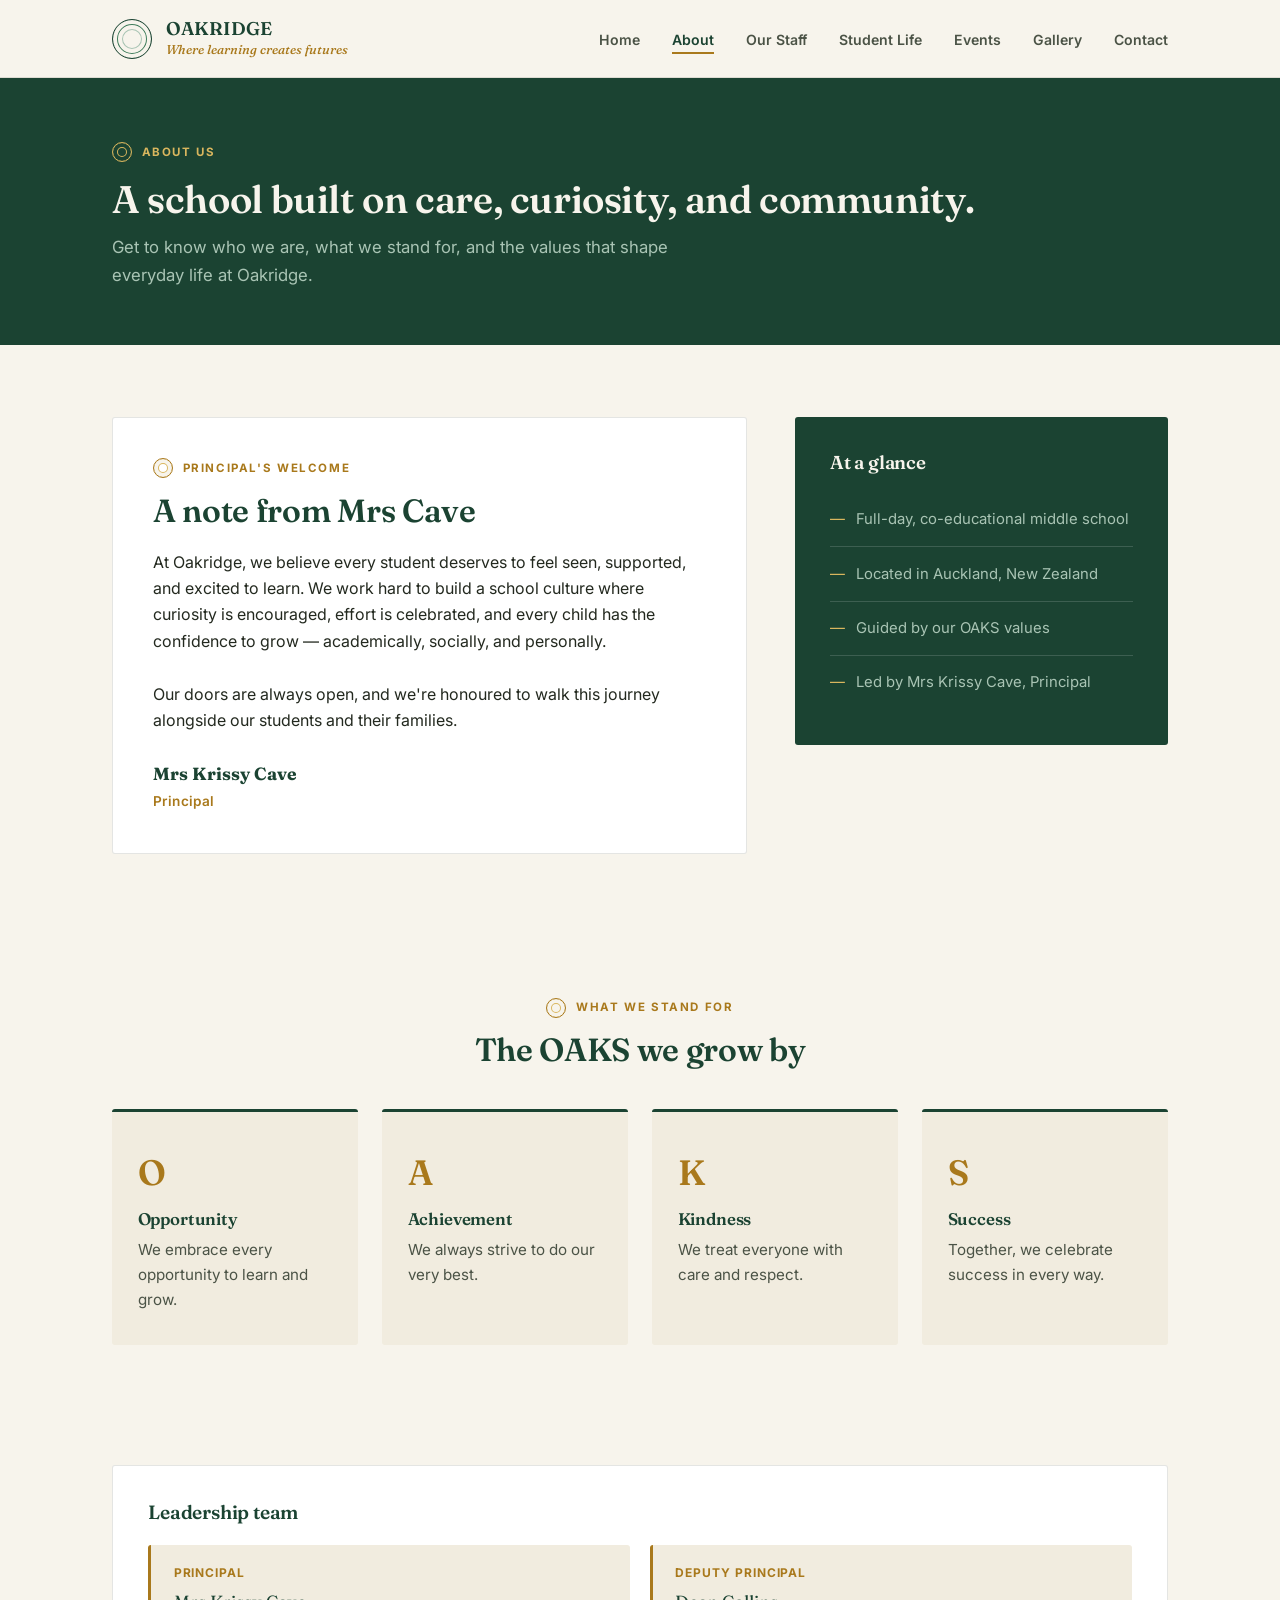
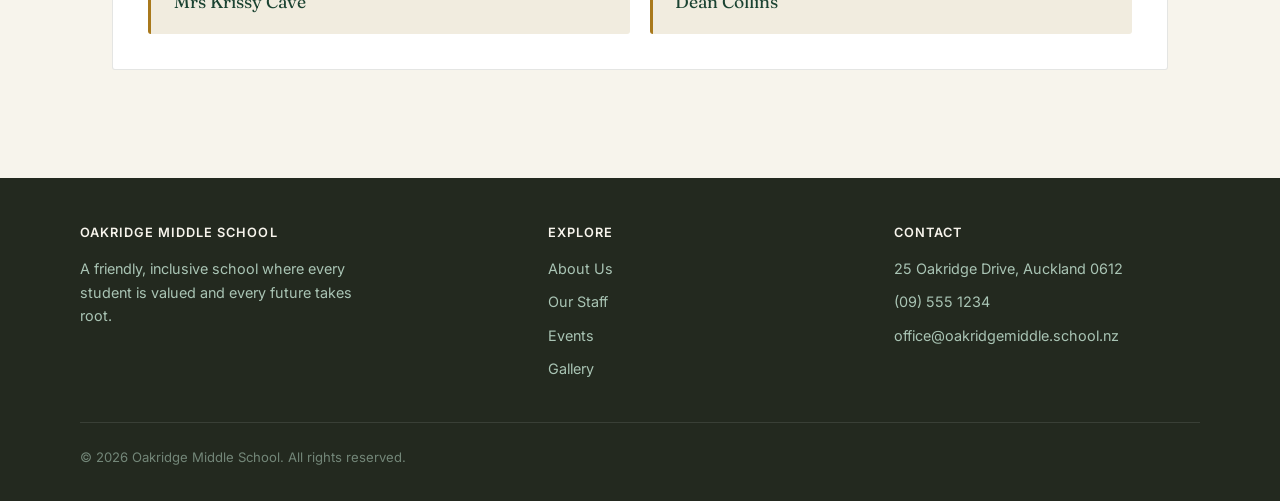
==== about.html @ c1a7bf42 "Add files via upload" ====
<!DOCTYPE html>
<html lang="en">
<head>
<meta charset="UTF-8">
<meta name="viewport" content="width=device-width, initial-scale=1.0">
<title>About Us | Oakridge Middle School</title>
<link rel="stylesheet" href="styles.css">
</head>
<body>

<header>
  <div class="header-inner">
    <a href="index.html" class="brand">
      <span class="brand-mark"></span>
      <span class="brand-text">
        <h1>OAKRIDGE</h1>
        <p>Where learning creates futures</p>
      </span>
    </a>
    <button class="nav-toggle" aria-label="Toggle menu">☰</button>
    <nav>
      <ul>
        <li><a href="index.html">Home</a></li>
        <li><a href="about.html" class="active">About</a></li>
        <li><a href="staff.html">Our Staff</a></li>
        <li><a href="student-life.html">Student Life</a></li>
        <li><a href="events.html">Events</a></li>
        <li><a href="gallery.html">Gallery</a></li>
        <li><a href="contact.html">Contact</a></li>
      </ul>
    </nav>
  </div>
</header>

<div class="page-header">
  <div class="wrap">
    <div class="ring-mark">About us</div>
    <h2>A school built on care, curiosity, and community.</h2>
    <p>Get to know who we are, what we stand for, and the values that shape everyday life at Oakridge.</p>
  </div>
</div>

<div class="wrap">

  <section class="two-col">
    <div class="panel">
      <div class="ring-mark">Principal's welcome</div>
      <h2 class="section-title" style="margin-bottom: 1.2rem;">A note from Mrs Cave</h2>
      <p>At Oakridge, we believe every student deserves to feel seen, supported, and excited to learn. We work hard to build a school culture where curiosity is encouraged, effort is celebrated, and every child has the confidence to grow — academically, socially, and personally.</p>
      <br>
      <p>Our doors are always open, and we're honoured to walk this journey alongside our students and their families.</p>
      <div class="signature-line">
        <strong>Mrs Krissy Cave</strong>
        <span>Principal</span>
      </div>
    </div>

    <div class="panel-dark">
      <h3>At a glance</h3>
      <ul class="news-list">
        <li><span class="dot">—</span> Full-day, co-educational middle school</li>
        <li><span class="dot">—</span> Located in Auckland, New Zealand</li>
        <li><span class="dot">—</span> Guided by our OAKS values</li>
        <li><span class="dot">—</span> Led by Mrs Krissy Cave, Principal</li>
      </ul>
    </div>
  </section>

  <section>
    <div class="section-head center">
      <div class="ring-mark" style="justify-content:center;">What we stand for</div>
      <h2 class="section-title">The OAKS we grow by</h2>
    </div>
    <div class="values-grid">
      <div class="value-card">
        <span class="value-letter">O</span>
        <h3>Opportunity</h3>
        <p>We embrace every opportunity to learn and grow.</p>
      </div>
      <div class="value-card">
        <span class="value-letter">A</span>
        <h3>Achievement</h3>
        <p>We always strive to do our very best.</p>
      </div>
      <div class="value-card">
        <span class="value-letter">K</span>
        <h3>Kindness</h3>
        <p>We treat everyone with care and respect.</p>
      </div>
      <div class="value-card">
        <span class="value-letter">S</span>
        <h3>Success</h3>
        <p>Together, we celebrate success in every way.</p>
      </div>
    </div>
  </section>

  <section class="tight">
    <div class="card-block">
      <h3>Leadership team</h3>
      <div class="leadership-grid">
        <div class="leader-item">
          <div class="role">Principal</div>
          <div class="name">Mrs Krissy Cave</div>
        </div>
        <div class="leader-item">
          <div class="role">Deputy Principal</div>
          <div class="name">Dean Collins</div>
        </div>
      </div>
    </div>
  </section>

</div>

<footer>
  <div class="footer-inner">
    <div>
      <h4>Oakridge Middle School</h4>
      <p style="color: var(--sage); font-size: 0.9rem; max-width: 280px;">A friendly, inclusive school where every student is valued and every future takes root.</p>
    </div>
    <div>
      <h4>Explore</h4>
      <ul>
        <li><a href="about.html">About Us</a></li>
        <li><a href="staff.html">Our Staff</a></li>
        <li><a href="events.html">Events</a></li>
        <li><a href="gallery.html">Gallery</a></li>
      </ul>
    </div>
    <div>
      <h4>Contact</h4>
      <ul>
        <li>25 Oakridge Drive, Auckland 0612</li>
        <li>(09) 555 1234</li>
        <li><a href="mailto:office@oakridgemiddle.school.nz">office@oakridgemiddle.school.nz</a></li>
      </ul>
    </div>
  </div>
  <div class="footer-bottom">
    <span>&copy; 2026 Oakridge Middle School. All rights reserved.</span>
  </div>
</footer>

<script src="script.js"></script>
</body>
</html>
---- styles.css ----
/* ==========================================================================
   Oakridge Middle School — Design System
   Identity: growth rings / oak canopy — deep pine greens, ivory paper,
   muted goldenrod accent. Fraunces for display, Inter for body/UI.
   ========================================================================== */

@import url('https://fonts.googleapis.com/css2?family=Fraunces:ital,opsz,wght@0,9..144,500;0,9..144,600;0,9..144,700;1,9..144,500&family=Inter:wght@400;500;600;700&display=swap');

:root {
  --forest-deep: #1B4332;
  --forest: #2D6A4F;
  --forest-soft: #3E7C5A;
  --sage: #A9C4B4;
  --paper: #F7F4EC;
  --paper-warm: #F1ECDF;
  --ink: #23291F;
  --ink-soft: #4B5346;
  --gold: #A9791C;
  --gold-light: #D9B65E;
  --bark: #6B4E3D;
  --line: rgba(35, 41, 31, 0.12);
  --radius: 3px;
  --max: 1120px;
}

* { margin: 0; padding: 0; box-sizing: border-box; }

html { scroll-behavior: smooth; }

body {
  font-family: 'Inter', sans-serif;
  background-color: var(--paper);
  color: var(--ink);
  line-height: 1.65;
  font-size: 16px;
  -webkit-font-smoothing: antialiased;
}

img { max-width: 100%; display: block; }

a { color: inherit; }

h1, h2, h3, h4 {
  font-family: 'Fraunces', serif;
  font-weight: 600;
  color: var(--forest-deep);
  line-height: 1.15;
  letter-spacing: -0.01em;
}

.wrap {
  max-width: var(--max);
  margin: 0 auto;
  padding: 0 2rem;
}

/* --- Eyebrow / ring marker: the signature device ------------------------ */
.ring-mark {
  display: inline-flex;
  align-items: center;
  gap: 0.6rem;
  font-family: 'Inter', sans-serif;
  font-size: 0.72rem;
  font-weight: 700;
  letter-spacing: 0.14em;
  text-transform: uppercase;
  color: var(--gold);
  margin-bottom: 0.9rem;
}

.ring-mark::before {
  content: '';
  width: 18px;
  height: 18px;
  border-radius: 50%;
  border: 1.5px solid var(--gold);
  box-shadow: inset 0 0 0 4px var(--paper), inset 0 0 0 5px var(--gold-light);
  flex-shrink: 0;
}

/* --- Header / Nav --------------------------------------------------------- */
header {
  background-color: var(--paper);
  border-bottom: 1px solid var(--line);
  position: sticky;
  top: 0;
  z-index: 1000;
}

.header-inner {
  max-width: var(--max);
  margin: 0 auto;
  padding: 1.1rem 2rem;
  display: flex;
  justify-content: space-between;
  align-items: center;
}

.brand {
  display: flex;
  align-items: center;
  gap: 0.85rem;
  text-decoration: none;
}

.brand-mark {
  width: 40px;
  height: 40px;
  border-radius: 50%;
  border: 1.5px solid var(--forest-deep);
  box-shadow: inset 0 0 0 4px var(--paper), inset 0 0 0 5px var(--forest-soft), inset 0 0 0 9px var(--paper), inset 0 0 0 10px var(--sage);
  flex-shrink: 0;
}

.brand-text h1 {
  font-size: 1.15rem;
  letter-spacing: 0.01em;
  color: var(--forest-deep);
}

.brand-text p {
  font-family: 'Fraunces', serif;
  font-style: italic;
  font-size: 0.8rem;
  color: var(--gold);
  font-weight: 500;
}

nav ul {
  display: flex;
  list-style: none;
  gap: 2rem;
}

nav a {
  text-decoration: none;
  font-size: 0.88rem;
  font-weight: 600;
  color: var(--ink-soft);
  padding-bottom: 0.3rem;
  border-bottom: 2px solid transparent;
  transition: color 0.25s, border-color 0.25s;
}

nav a:hover, nav a.active {
  color: var(--forest-deep);
  border-bottom-color: var(--gold);
}

.nav-toggle {
  display: none;
  background: none;
  border: none;
  font-size: 1.5rem;
  color: var(--forest-deep);
  cursor: pointer;
}

@media (max-width: 860px) {
  .nav-toggle { display: block; }
  nav {
    display: none;
    width: 100%;
  }
  nav.open { display: block; }
  .header-inner { flex-wrap: wrap; }
  nav ul {
    flex-direction: column;
    gap: 0;
    width: 100%;
    padding-top: 1rem;
  }
  nav a {
    display: block;
    padding: 0.85rem 0;
    border-bottom: 1px solid var(--line);
  }
}

/* --- Buttons --------------------------------------------------------------- */
.btn {
  font-family: 'Inter', sans-serif;
  display: inline-flex;
  align-items: center;
  gap: 0.5rem;
  background-color: var(--forest-deep);
  color: var(--paper);
  padding: 0.85rem 1.7rem;
  border: none;
  border-radius: var(--radius);
  text-decoration: none;
  font-weight: 600;
  font-size: 0.92rem;
  cursor: pointer;
  transition: background 0.25s, transform 0.25s;
}

.btn:hover { background-color: var(--forest); }

.btn-outline {
  background: transparent;
  color: var(--forest-deep);
  border: 1.5px solid var(--forest-deep);
}

.btn-outline:hover { background: var(--forest-deep); color: var(--paper); }

/* --- Page header (non-home hero banner) ------------------------------------ */
.page-header {
  background: var(--forest-deep);
  padding: 4rem 2rem 3.5rem;
  color: var(--paper);
}

.page-header .wrap { text-align: left; }

.page-header .ring-mark { color: var(--gold-light); }
.page-header .ring-mark::before {
  border-color: var(--gold-light);
  box-shadow: inset 0 0 0 4px var(--forest-deep), inset 0 0 0 5px var(--gold-light);
}

.page-header h2 {
  color: var(--paper);
  font-size: 2.4rem;
}

.page-header p {
  color: var(--sage);
  max-width: 620px;
  margin-top: 0.8rem;
  font-size: 1.05rem;
}

/* --- Home hero --------------------------------------------------------- */
.hero {
  background: var(--forest-deep);
  color: var(--paper);
  padding: 5rem 2rem 6rem;
  position: relative;
  overflow: hidden;
}

.hero::after {
  content: '';
  position: absolute;
  right: -120px;
  top: 50%;
  transform: translateY(-50%);
  width: 420px;
  height: 420px;
  border-radius: 50%;
  border: 1px solid rgba(217, 182, 94, 0.25);
  box-shadow: inset 0 0 0 40px rgba(217,182,94,0.03), inset 0 0 0 41px rgba(217,182,94,0.12),
              inset 0 0 0 90px rgba(217,182,94,0.02), inset 0 0 0 91px rgba(217,182,94,0.1),
              inset 0 0 0 150px rgba(217,182,94,0.015), inset 0 0 0 151px rgba(217,182,94,0.08);
  pointer-events: none;
}

.hero-inner {
  max-width: var(--max);
  margin: 0 auto;
  padding: 0 2rem;
  display: grid;
  grid-template-columns: 1.1fr 0.9fr;
  gap: 3rem;
  align-items: center;
  position: relative;
}

.hero h2 {
  font-size: 3rem;
  color: var(--paper);
  margin-bottom: 1.1rem;
}

.hero h2 em {
  font-style: italic;
  color: var(--gold-light);
}

.hero p {
  color: var(--sage);
  font-size: 1.1rem;
  max-width: 480px;
  margin-bottom: 2rem;
}

.hero-actions { display: flex; gap: 1rem; flex-wrap: wrap; }

.hero-figure {
  aspect-ratio: 4/5;
  border-radius: var(--radius);
  overflow: hidden;
  border: 1px solid rgba(217,182,94,0.3);
}

.hero-figure img { width: 100%; height: 100%; object-fit: cover; }

@media (max-width: 860px) {
  .hero-inner { grid-template-columns: 1fr; }
  .hero h2 { font-size: 2.2rem; }
  .hero-figure { order: -1; max-width: 320px; }
}

/* --- Sections --------------------------------------------------------------- */
section { padding: 4.5rem 0; }
section.tight { padding: 3rem 0; }

.section-head { max-width: 620px; margin-bottom: 2.5rem; }
.section-head.center { max-width: 620px; margin-left: auto; margin-right: auto; text-align: center; }

h2.section-title { font-size: 2rem; }

hr.rule {
  border: none;
  border-top: 1px solid var(--line);
}

/* --- OAKS Values ------------------------------------------------------- */
.values-grid {
  display: grid;
  grid-template-columns: repeat(4, 1fr);
  gap: 1.5rem;
}

@media (max-width: 900px) { .values-grid { grid-template-columns: repeat(2, 1fr); } }
@media (max-width: 560px) { .values-grid { grid-template-columns: 1fr; } }

.value-card {
  background-color: var(--paper-warm);
  padding: 2rem 1.6rem;
  border-radius: var(--radius);
  border-top: 3px solid var(--forest-deep);
}

.value-letter {
  font-family: 'Fraunces', serif;
  font-size: 2.2rem;
  color: var(--gold);
  font-weight: 600;
  display: block;
  margin-bottom: 0.5rem;
}

.value-card h3 { font-size: 1.05rem; margin-bottom: 0.5rem; }
.value-card p { color: var(--ink-soft); font-size: 0.95rem; }

/* --- Two column ---------------------------------------------------------- */
.two-col {
  display: grid;
  grid-template-columns: 1.7fr 1fr;
  gap: 3rem;
  align-items: start;
}

@media (max-width: 860px) { .two-col { grid-template-columns: 1fr; } }

.panel {
  background: #FFFFFF;
  padding: 2.5rem;
  border-radius: var(--radius);
  border: 1px solid var(--line);
}

.panel-dark {
  background: var(--forest-deep);
  color: var(--paper);
  padding: 2.2rem;
  border-radius: var(--radius);
}

.panel-dark h3 { color: var(--paper); margin-bottom: 1.2rem; }

.news-list { list-style: none; }
.news-list li {
  padding: 0.9rem 0;
  border-bottom: 1px solid rgba(255,255,255,0.15);
  font-size: 0.93rem;
  color: var(--sage);
  display: flex;
  gap: 0.7rem;
}
.news-list li:last-child { border-bottom: none; }
.news-list li .dot {
  color: var(--gold-light);
  flex-shrink: 0;
}

.signature-line { margin-top: 1.6rem; }
.signature-line strong { font-family: 'Fraunces', serif; font-size: 1.1rem; color: var(--forest-deep); }
.signature-line span { display: block; color: var(--gold); font-size: 0.85rem; font-weight: 600; letter-spacing: 0.03em; margin-top: 0.15rem; }

/* --- Staff cards & tables ------------------------------------------------- */
.card-block {
  background: #FFFFFF;
  border: 1px solid var(--line);
  border-radius: var(--radius);
  padding: 2.2rem;
  margin-bottom: 1.75rem;
}

.card-block h3 { margin-bottom: 1.4rem; font-size: 1.2rem; }

.leadership-grid {
  display: grid;
  grid-template-columns: repeat(auto-fit, minmax(220px, 1fr));
  gap: 1.2rem;
}

.leader-item {
  padding: 1.1rem 1.4rem;
  border-left: 3px solid var(--gold);
  background: var(--paper-warm);
  border-radius: var(--radius);
}

.leader-item .role {
  font-size: 0.75rem;
  font-weight: 700;
  letter-spacing: 0.08em;
  text-transform: uppercase;
  color: var(--gold);
}

.leader-item .name {
  font-family: 'Fraunces', serif;
  font-size: 1.1rem;
  color: var(--forest-deep);
  margin-top: 0.3rem;
}

table.school-table {
  width: 100%;
  border-collapse: collapse;
}

.school-table th, .school-table td {
  padding: 0.85rem 1rem;
  text-align: left;
  border-bottom: 1px solid var(--line);
  font-size: 0.94rem;
}

.school-table th {
  font-family: 'Inter', sans-serif;
  font-size: 0.72rem;
  letter-spacing: 0.09em;
  text-transform: uppercase;
  color: var(--gold);
  font-weight: 700;
  border-bottom: 2px solid var(--forest-deep);
}

.specialist-grid {
  display: grid;
  grid-template-columns: repeat(auto-fit, minmax(170px, 1fr));
  gap: 1rem;
}

.spec-card {
  background: var(--paper-warm);
  padding: 1.3rem;
  border-radius: var(--radius);
  text-align: left;
  border-bottom: 3px solid var(--sage);
}

.spec-card .subject {
  font-size: 0.72rem;
  font-weight: 700;
  letter-spacing: 0.08em;
  text-transform: uppercase;
  color: var(--gold);
  margin-bottom: 0.35rem;
}

.spec-card .teacher {
  font-family: 'Fraunces', serif;
  color: var(--forest-deep);
  font-size: 1.05rem;
}

/* --- Events timeline ------------------------------------------------------- */
.event-list { display: flex; flex-direction: column; }

.event-item {
  display: grid;
  grid-template-columns: 140px 1px 1fr;
  gap: 1.6rem;
  padding: 1.6rem 0;
  border-bottom: 1px solid var(--line);
  align-items: center;
}

.event-item:first-child { padding-top: 0; }

.event-date {
  font-family: 'Fraunces', serif;
  font-weight: 600;
  color: var(--forest-deep);
  font-size: 1.05rem;
}

.event-rule { background: var(--line); height: 100%; min-height: 30px; }

.event-desc { font-size: 1rem; }
.event-tag {
  font-size: 0.72rem;
  font-weight: 700;
  letter-spacing: 0.08em;
  text-transform: uppercase;
  color: var(--gold);
  display: block;
  margin-bottom: 0.25rem;
}

@media (max-width: 600px) {
  .event-item { grid-template-columns: 90px 1px 1fr; gap: 1rem; }
}

/* --- Gallery ---------------------------------------------------------------- */
.gallery-grid {
  display: grid;
  grid-template-columns: repeat(auto-fit, minmax(230px, 1fr));
  gap: 1.3rem;
}

.gallery-item {
  border-radius: var(--radius);
  overflow: hidden;
  border: 1px solid var(--line);
  background: #fff;
}

.gallery-placeholder {
  background: var(--sage);
  height: 160px;
  display: flex;
  align-items: center;
  justify-content: center;
  color: var(--forest-deep);
  font-size: 2rem;
}

.gallery-item p {
  padding: 0.9rem 1.1rem;
  font-weight: 600;
  font-size: 0.9rem;
  color: var(--ink-soft);
}

/* --- Contact ----------------------------------------------------------------- */
.contact-grid {
  display: grid;
  grid-template-columns: 1fr 1.2fr;
  gap: 3rem;
}

@media (max-width: 860px) { .contact-grid { grid-template-columns: 1fr; } }

.info-item { margin-bottom: 1.8rem; }
.info-item .label {
  font-size: 0.72rem;
  font-weight: 700;
  letter-spacing: 0.08em;
  text-transform: uppercase;
  color: var(--gold);
  margin-bottom: 0.4rem;
}
.info-item a { color: var(--forest-deep); text-decoration: none; font-weight: 600; }
.info-item a:hover { text-decoration: underline; }

.map-frame {
  border-radius: var(--radius);
  overflow: hidden;
  border: 1px solid var(--line);
  margin-top: 1.5rem;
}
.map-frame iframe { width: 100%; height: 220px; border: 0; display: block; }

.contact-form {
  background: #FFFFFF;
  border: 1px solid var(--line);
  padding: 2.2rem;
  border-radius: var(--radius);
}

.form-group { margin-bottom: 1.3rem; }

.form-group label {
  display: block;
  font-size: 0.78rem;
  font-weight: 700;
  letter-spacing: 0.05em;
  text-transform: uppercase;
  margin-bottom: 0.5rem;
  color: var(--ink-soft);
}

.form-group input,
.form-group textarea {
  width: 100%;
  padding: 0.75rem 0.9rem;
  border: 1px solid var(--line);
  border-radius: var(--radius);
  font-family: 'Inter', sans-serif;
  font-size: 0.95rem;
  background: var(--paper);
}

.form-group input:focus,
.form-group textarea:focus {
  outline: 2px solid var(--forest-soft);
  outline-offset: 1px;
}

.form-group textarea { resize: vertical; min-height: 120px; }

.form-status {
  margin-top: 1rem;
  font-weight: 600;
  font-size: 0.92rem;
  display: none;
}
.form-status.success { color: var(--forest); display: block; }
.form-status.error { color: #A13D2F; display: block; }

/* --- Footer -------------------------------------------------------------- */
footer {
  background-color: var(--ink);
  color: var(--sage);
  padding: 3rem 2rem 2rem;
  margin-top: 2rem;
}

.footer-inner {
  max-width: var(--max);
  margin: 0 auto;
  display: grid;
  grid-template-columns: 1.4fr 1fr 1fr;
  gap: 2.5rem;
  padding-bottom: 2rem;
  border-bottom: 1px solid rgba(255,255,255,0.1);
}

@media (max-width: 700px) { .footer-inner { grid-template-columns: 1fr; } }

.footer-inner h4 {
  color: var(--paper);
  font-size: 0.8rem;
  letter-spacing: 0.08em;
  text-transform: uppercase;
  margin-bottom: 1rem;
  font-family: 'Inter', sans-serif;
}

.footer-inner ul { list-style: none; }
.footer-inner li { margin-bottom: 0.6rem; font-size: 0.9rem; }
.footer-inner a { text-decoration: none; color: var(--sage); }
.footer-inner a:hover { color: var(--gold-light); }

.footer-bottom {
  max-width: var(--max);
  margin: 0 auto;
  padding-top: 1.5rem;
  font-size: 0.82rem;
  color: rgba(169, 196, 180, 0.6);
  display: flex;
  justify-content: space-between;
  flex-wrap: wrap;
  gap: 0.5rem;
}

/* --- Utility --------------------------------------------------------------- */
.text-center { text-align: center; }
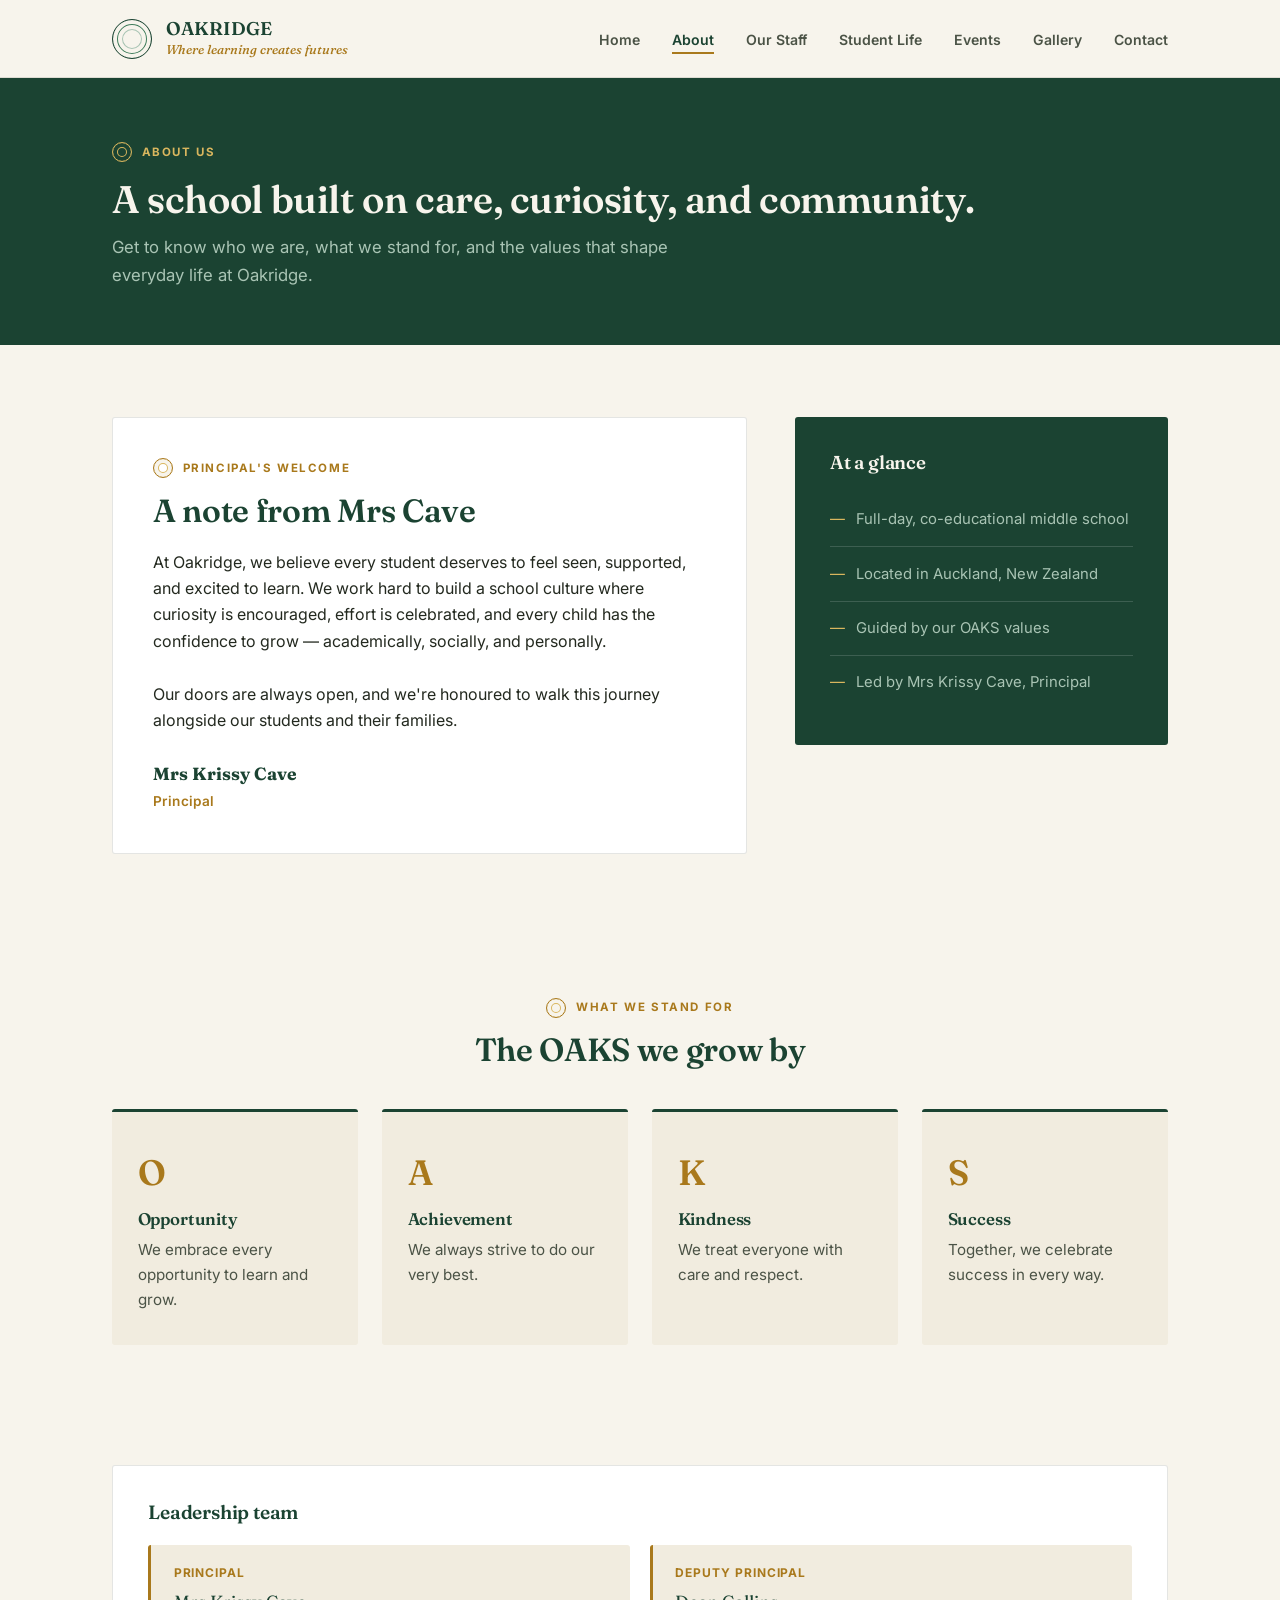
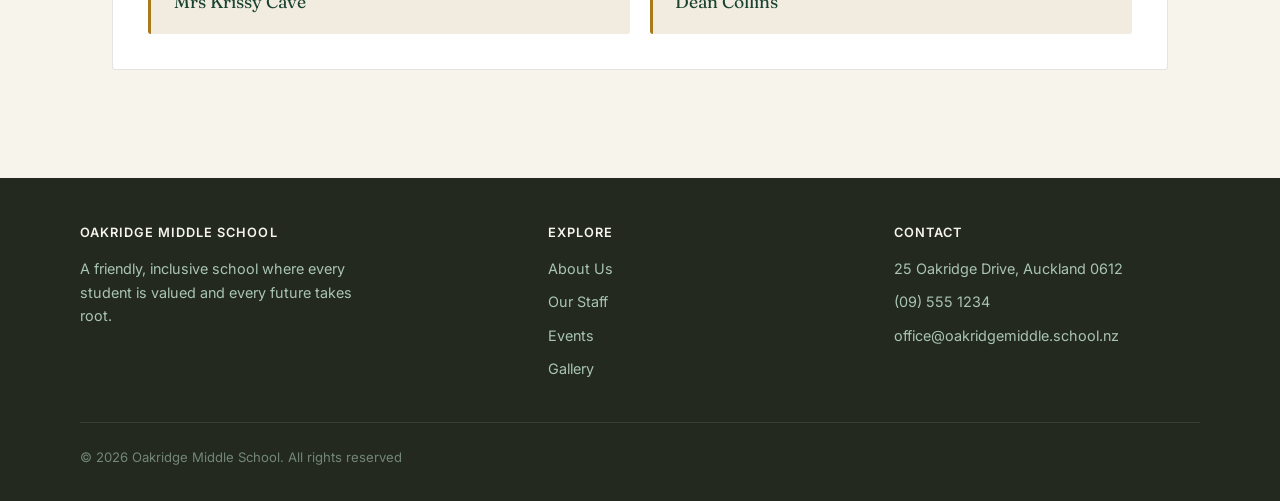
==== commit a25bf7fd: "Update about.html" ====
--- a/about.html
+++ b/about.html
@@ -138,7 +138,7 @@
     </div>
   </div>
   <div class="footer-bottom">
-    <span>&copy; 2026 Oakridge Middle School. All rights reserved.</span>
+    <span>&copy; 2026 Oakridge Middle School. All rights reserved</span>
   </div>
 </footer>
 
--- a/styles.css
+++ b/styles.css
@@ -534,13 +534,15 @@
 }
 
 .gallery-placeholder {
-  background: var(--sage);
-  height: 160px;
-  display: flex;
-  align-items: center;
-  justify-content: center;
-  color: var(--forest-deep);
-  font-size: 2rem;
+  height: 190px;
+  overflow: hidden;
+}
+
+.gallery-placeholder img {
+  width: 100%;
+  height: 100%;
+  object-fit: cover;
+  display: block;
 }
 
 .gallery-item p {
@@ -674,3 +676,105 @@
 
 /* --- Utility --------------------------------------------------------------- */
 .text-center { text-align: center; }
+
+/* --- Gallery lightbox -------------------------------------------------------- */
+.gallery-item { cursor: pointer; }
+.gallery-item .gallery-placeholder { position: relative; }
+.gallery-item .gallery-placeholder::after {
+  content: '⤢';
+  position: absolute;
+  top: 0.6rem;
+  right: 0.6rem;
+  width: 30px;
+  height: 30px;
+  border-radius: 50%;
+  background: rgba(27, 41, 31, 0.55);
+  color: #fff;
+  display: flex;
+  align-items: center;
+  justify-content: center;
+  font-size: 0.9rem;
+  opacity: 0;
+  transition: opacity 0.2s;
+}
+.gallery-item:hover .gallery-placeholder::after { opacity: 1; }
+
+.lightbox {
+  display: none;
+  position: fixed;
+  inset: 0;
+  background: rgba(27, 32, 23, 0.92);
+  z-index: 2000;
+  align-items: center;
+  justify-content: center;
+  padding: 2rem;
+}
+
+.lightbox.open { display: flex; }
+
+.lightbox-inner {
+  max-width: 900px;
+  width: 100%;
+  text-align: center;
+}
+
+.lightbox-inner img {
+  max-width: 100%;
+  max-height: 72vh;
+  border-radius: var(--radius);
+  margin: 0 auto;
+  display: block;
+}
+
+.lightbox-caption {
+  color: var(--paper);
+  margin-top: 1rem;
+  font-family: 'Fraunces', serif;
+  font-size: 1.1rem;
+}
+
+.lightbox-counter {
+  color: var(--sage);
+  font-size: 0.82rem;
+  margin-top: 0.3rem;
+  letter-spacing: 0.05em;
+}
+
+.lightbox-close {
+  position: absolute;
+  top: 1.5rem;
+  right: 2rem;
+  background: none;
+  border: none;
+  color: var(--paper);
+  font-size: 2rem;
+  cursor: pointer;
+  line-height: 1;
+}
+
+.lightbox-nav {
+  position: absolute;
+  top: 50%;
+  transform: translateY(-50%);
+  background: rgba(247, 244, 236, 0.12);
+  border: 1px solid rgba(247, 244, 236, 0.3);
+  color: var(--paper);
+  width: 46px;
+  height: 46px;
+  border-radius: 50%;
+  font-size: 1.4rem;
+  cursor: pointer;
+  display: flex;
+  align-items: center;
+  justify-content: center;
+  transition: background 0.2s;
+}
+
+.lightbox-nav:hover { background: rgba(247, 244, 236, 0.25); }
+.lightbox-prev { left: 1rem; }
+.lightbox-next { right: 1rem; }
+
+@media (max-width: 700px) {
+  .lightbox-nav { width: 38px; height: 38px; font-size: 1.1rem; }
+  .lightbox-close { top: 1rem; right: 1.2rem; }
+}
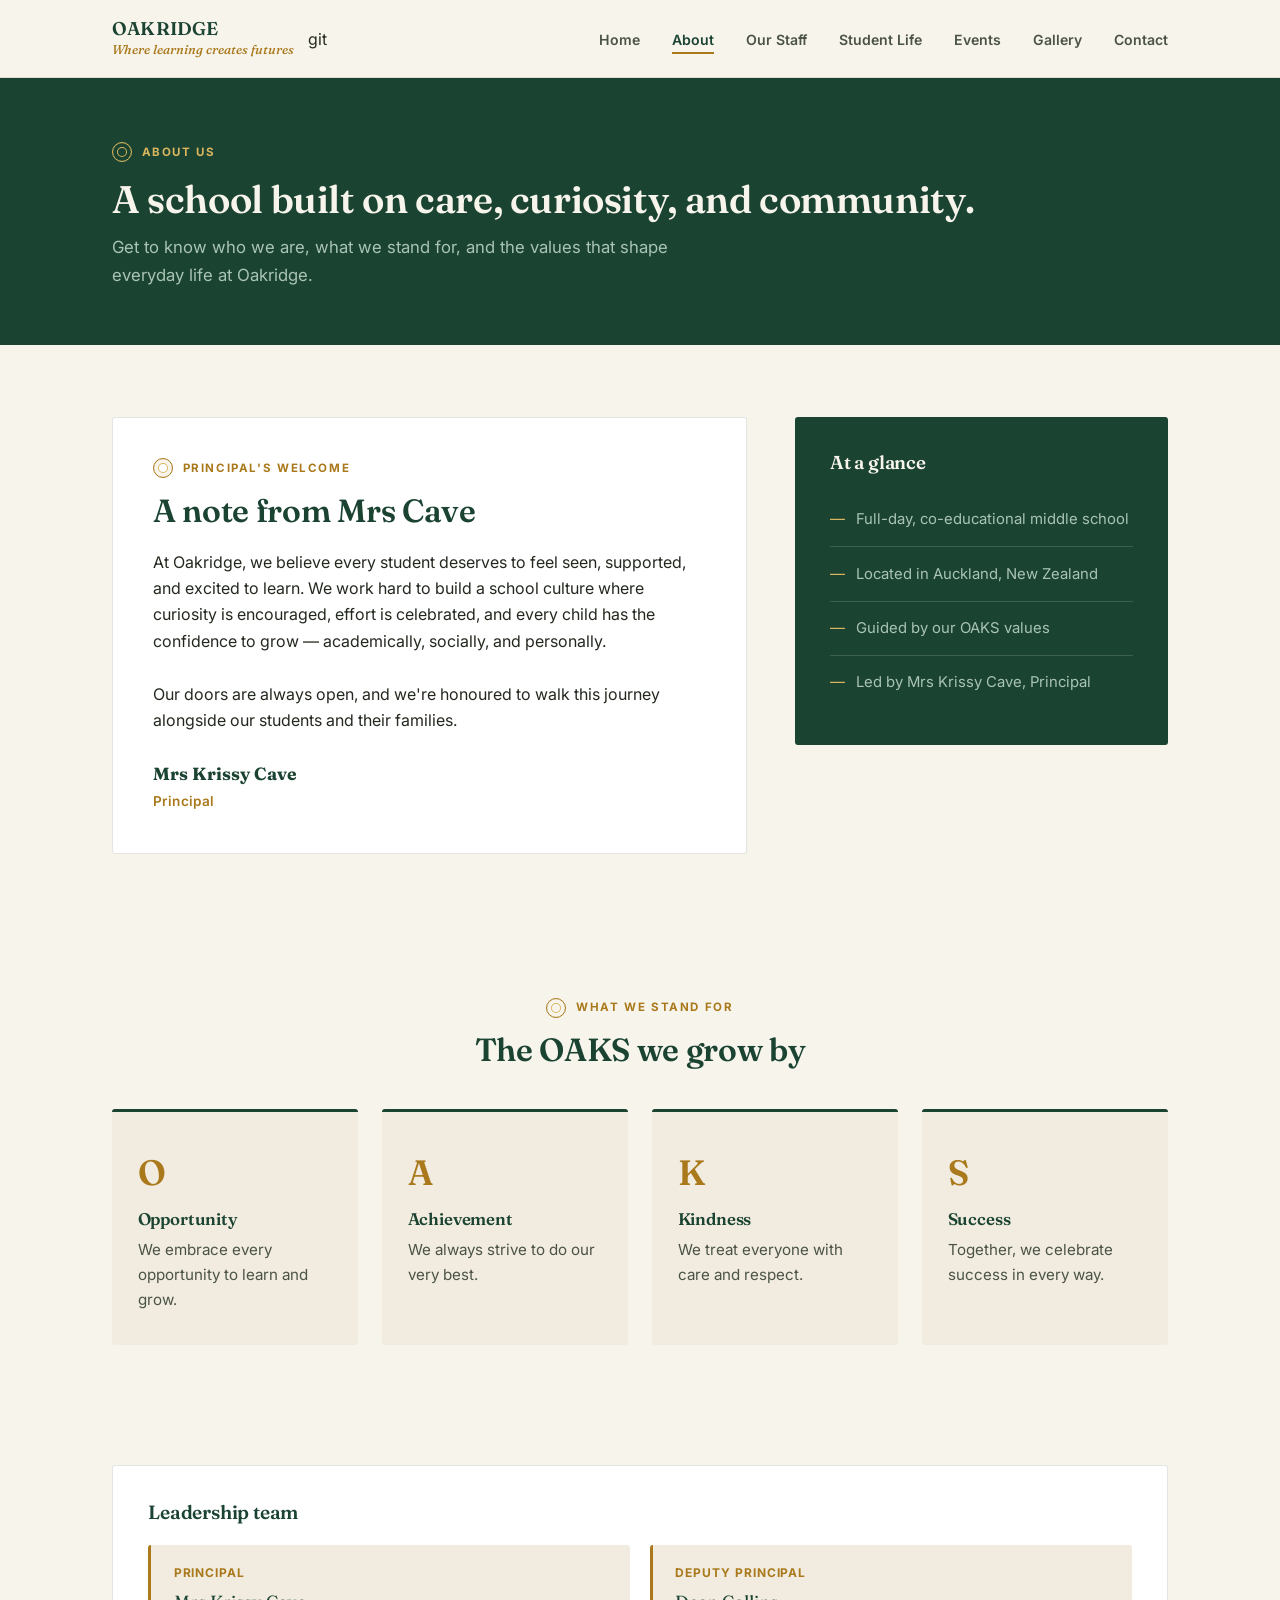
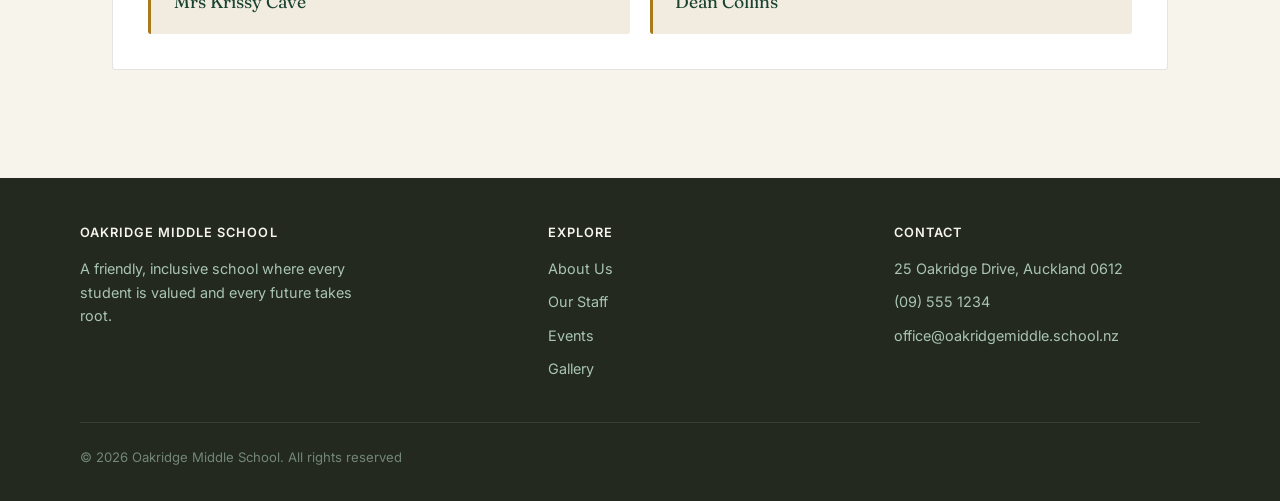
==== commit 01eb9633: "added assets" ====
--- a/about.html
+++ b/about.html
@@ -15,7 +15,7 @@
       <span class="brand-text">
         <h1>OAKRIDGE</h1>
         <p>Where learning creates futures</p>
-      </span>
+      </span>git 
     </a>
     <button class="nav-toggle" aria-label="Toggle menu">☰</button>
     <nav>
--- a/styles.css
+++ b/styles.css
@@ -104,11 +104,12 @@
 }
 
 .brand-mark {
-  width: 40px;
-  height: 40px;
-  border-radius: 50%;
-  border: 1.5px solid var(--forest-deep);
-  box-shadow: inset 0 0 0 4px var(--paper), inset 0 0 0 5px var(--forest-soft), inset 0 0 0 9px var(--paper), inset 0 0 0 10px var(--sage);
+  display: none;
+}
+
+.brand-logo {
+  height: 58px;
+  width: auto;
   flex-shrink: 0;
 }
 
